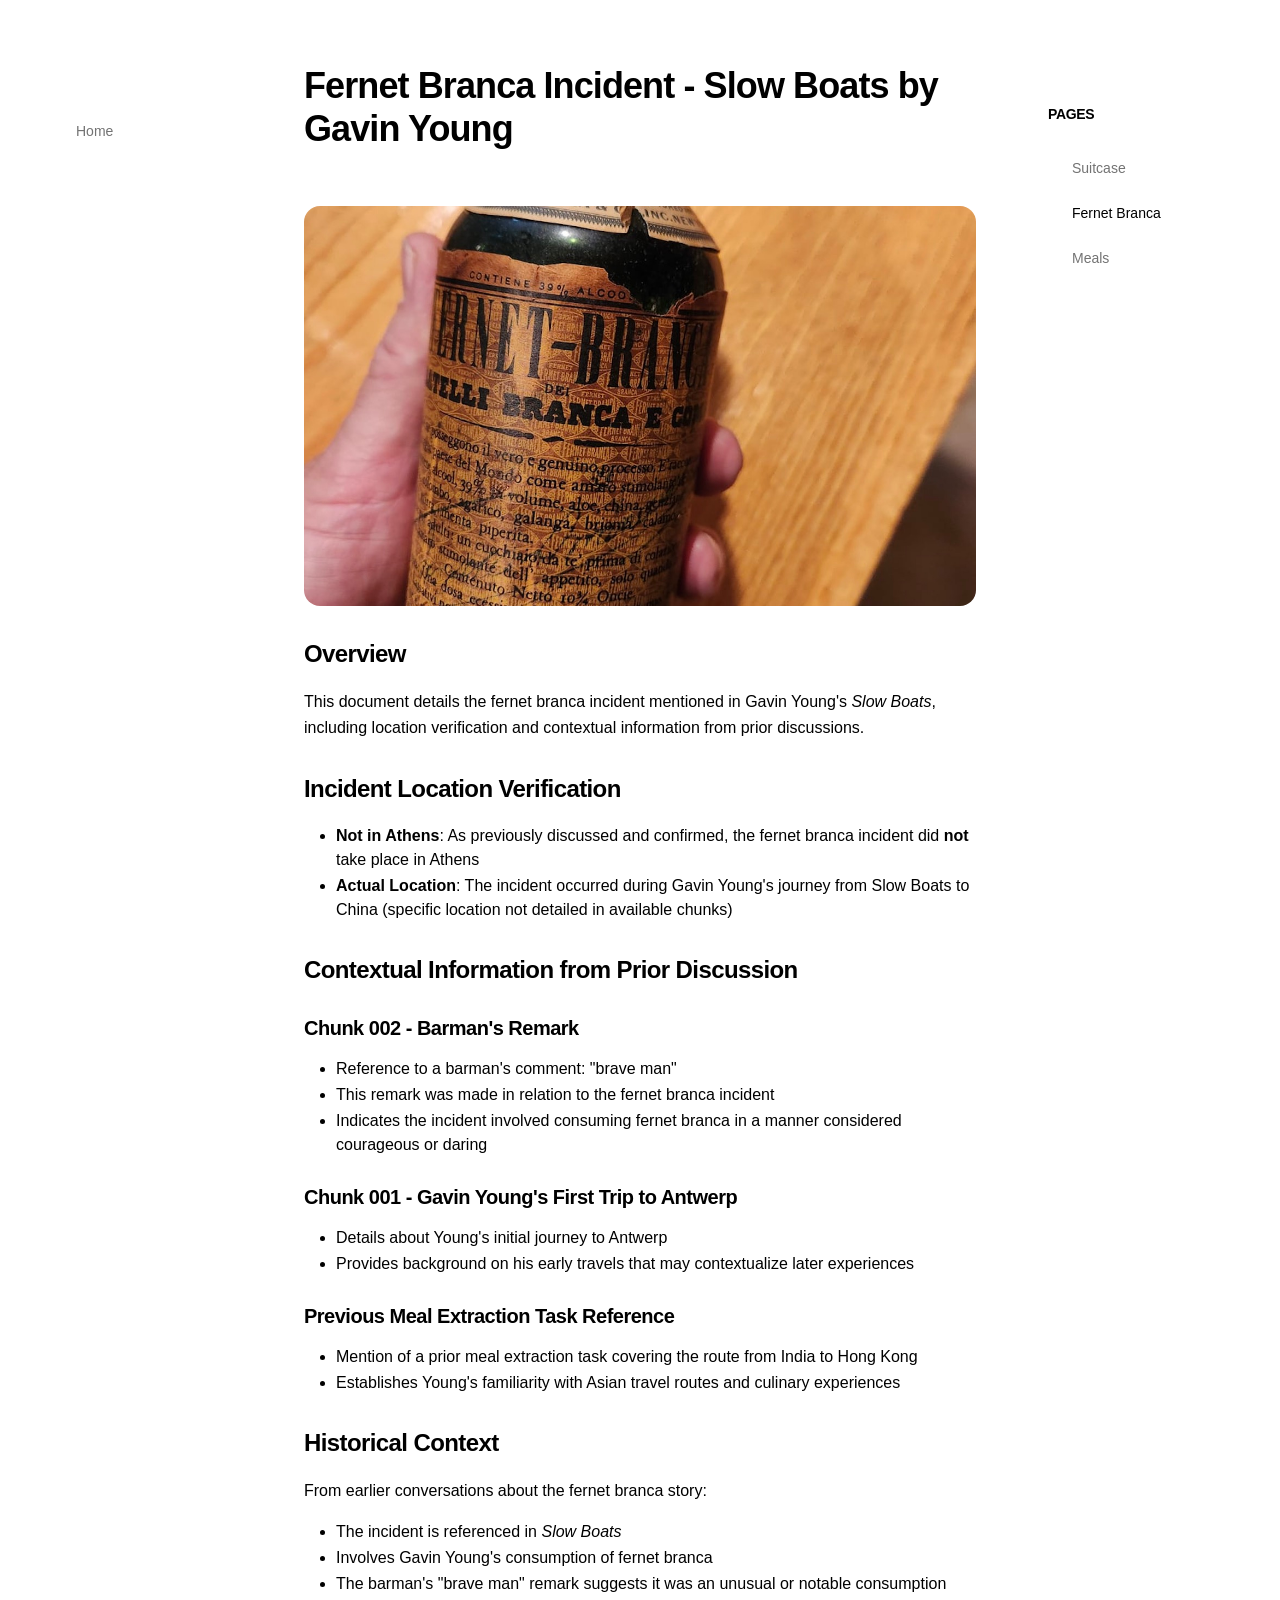
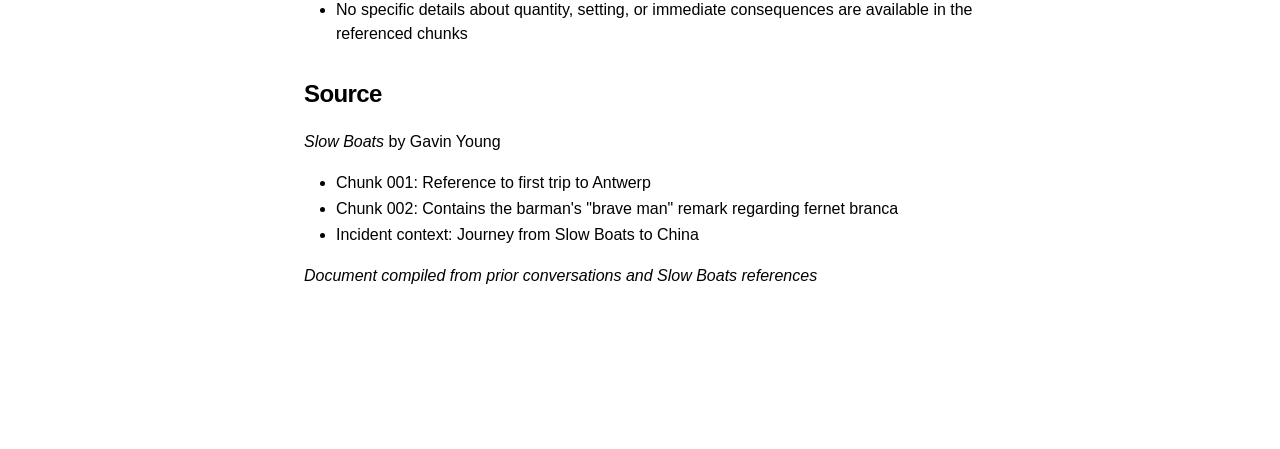
==== contents/fernet.html @ f7ebce08 "Gavin Up" ====
<!doctype html>
<html lang="en">
    <head>
        <meta charset="UTF-8" />
        <meta name="viewport" content="width=device-width, initial-scale=1.0" />
        <title>Fernet Branca Incident · Slow Boats</title>
        <meta
            name="description"
            content="Details about the fernet branca incident from Gavin Young's Slow Boats"
        />
        <link rel="stylesheet" href="css/style.css" />
    </head>
    <body>
        <!-- Header -->
        <header></header>

        <!-- Page Container -->
        <div class="page-container">
            <!-- Main Content -->
            <article>
                <h1>Fernet Branca Incident - Slow Boats by Gavin Young</h1>

                <section class="content">
                    <img src="img/fernet.jpg" alt="Fernet Branca Incident" />

                    <h2 id="overview">Overview</h2>
                    <p>
                        This document details the fernet branca incident
                        mentioned in Gavin Young's <em>Slow Boats</em>,
                        including location verification and contextual
                        information from prior discussions.
                    </p>

                    <h2 id="location">Incident Location Verification</h2>
                    <ul>
                        <li>
                            <strong>Not in Athens</strong>: As previously
                            discussed and confirmed, the fernet branca incident
                            did <strong>not</strong> take place in Athens
                        </li>
                        <li>
                            <strong>Actual Location</strong>: The incident
                            occurred during Gavin Young's journey from Slow
                            Boats to China (specific location not detailed in
                            available chunks)
                        </li>
                    </ul>

                    <h2 id="context">
                        Contextual Information from Prior Discussion
                    </h2>

                    <h3 id="chunk-002">Chunk 002 - Barman's Remark</h3>
                    <ul>
                        <li>
                            Reference to a barman's comment: "brave man"
                        </li>
                        <li>
                            This remark was made in relation to the fernet
                            branca incident
                        </li>
                        <li>
                            Indicates the incident involved consuming fernet
                            branca in a manner considered courageous or daring
                        </li>
                    </ul>

                    <h3 id="chunk-001">
                        Chunk 001 - Gavin Young's First Trip to Antwerp
                    </h3>
                    <ul>
                        <li>
                            Details about Young's initial journey to Antwerp
                        </li>
                        <li>
                            Provides background on his early travels that may
                            contextualize later experiences
                        </li>
                    </ul>

                    <h3 id="meal-task">
                        Previous Meal Extraction Task Reference
                    </h3>
                    <ul>
                        <li>
                            Mention of a prior meal extraction task covering the
                            route from India to Hong Kong
                        </li>
                        <li>
                            Establishes Young's familiarity with Asian travel
                            routes and culinary experiences
                        </li>
                    </ul>

                    <h2 id="historical">Historical Context</h2>
                    <p>
                        From earlier conversations about the fernet branca
                        story:
                    </p>
                    <ul>
                        <li>
                            The incident is referenced in <em>Slow Boats</em>
                        </li>
                        <li>
                            Involves Gavin Young's consumption of fernet branca
                        </li>
                        <li>
                            The barman's "brave man" remark suggests it was an
                            unusual or notable consumption
                        </li>
                        <li>
                            No specific details about quantity, setting, or
                            immediate consequences are available in the
                            referenced chunks
                        </li>
                    </ul>

                    <h2 id="source">Source</h2>
                    <p><em>Slow Boats</em> by Gavin Young</p>
                    <ul>
                        <li>
                            Chunk 001: Reference to first trip to Antwerp
                        </li>
                        <li>
                            Chunk 002: Contains the barman's "brave man" remark
                            regarding fernet branca
                        </li>
                        <li>
                            Incident context: Journey from Slow Boats to China
                        </li>
                    </ul>

                    <p>
                        <em
                            >Document compiled from prior conversations and Slow
                            Boats references</em
                        >
                    </p>
                </section>
            </article>

            <!-- Floating Sidebar -->
            <aside class="floating-sidebar">
                <h3>Pages</h3>
                <nav class="sidebar-nav">
                    <a href="suitcase.html">Suitcase</a>
                    <a href="fernet.html" class="active">Fernet Branca</a>
                    <a href="meals.html">Meals</a>
                </nav>
            </aside>
        </div>

        <!-- Left Sidebar -->
        <aside class="floating-sidebar-left">
            <nav class="sidebar-nav-left">
                <a href="../index.html">Home</a>
            </nav>
        </aside>
    </body>
</html>
---- contents/css/style.css ----
/* Reset and base styles */
*,
*::before,
*::after {
    box-sizing: border-box;
    margin: 0;
    padding: 0;
}

html {
    -webkit-font-smoothing: antialiased;
    -moz-osx-font-smoothing: grayscale;
}

body {
    font-family:
        -apple-system, BlinkMacSystemFont, "Segoe UI", Roboto,
        Oxygen, Ubuntu, Cantarell, "Open Sans", "Helvetica Neue",
        sans-serif;
    min-height: 100vh;
    width: 100%;
    display: flex;
    flex-direction: column;
    background-color: #fff;
    color: #000;
    line-height: 1.5;
}

a {
    color: inherit;
    text-decoration: none;
}

a:hover {
    text-decoration: underline;
}

img {
    max-width: 100%;
    height: auto;
}

/* Main container for content + sidebar layout */
.page-container {
    flex: 1;
    position: relative;
    width: 100%;
}

/* Header / Navigation */
header {
    position: sticky;
    top: 0;
    z-index: 40;
    background-color: #fff;
}

nav {
    display: flex;
    width: 100%;
    align-items: center;
    justify-content: space-between;
    padding: 9px 24px;
}

.logo img {
    height: 32px;
    width: auto;
}

.nav-links {
    display: none;
}

.nav-center {
    display: none;
}

.nav-right {
    display: none;
}

.mobile-menu-btn {
    display: block;
    cursor: pointer;
    background: none;
    border: none;
    padding: 8px;
}

.mobile-menu-btn img {
    width: 24px;
    height: 24px;
}

/* Search box */
.search-box {
    position: relative;
    width: 100%;
    max-width: 28rem;
}

.search-input {
    width: 100%;
    padding: 10px 16px 10px 40px;
    border-radius: 9999px;
    border: 1px solid #f5f5f5;
    background-color: rgba(0, 0, 0, 0.05);
    font-size: 14px;
    outline: none;
}

.search-input::placeholder {
    color: #737373;
}

.search-input:focus {
    outline: none;
    ring: none;
}

.search-icon {
    position: absolute;
    left: 14px;
    top: 50%;
    transform: translateY(-50%);
    width: 16px;
    height: 16px;
    color: #737373;
}

/* Buttons */
.btn {
    display: inline-flex;
    align-items: center;
    padding: 6px 16px;
    border-radius: 9999px;
    font-size: 18px;
    white-space: nowrap;
    cursor: pointer;
    text-decoration: none;
}

.btn:hover {
    text-decoration: none;
}

.btn-light {
    background-color: rgba(0, 0, 0, 0.05);
    color: #000;
}

.btn-light:hover {
    background-color: rgba(0, 0, 0, 0.1);
}

.btn-dark {
    background-color: #262626;
    color: #fff;
}

.btn-dark:hover {
    background-color: #000;
}

/* Article */
article {
    margin: 0 auto;
    flex: 1;
    max-width: 42rem;
    width: 100%;
    display: flex;
    flex-direction: column;
    gap: 12px;
    padding: 64px 24px;
}

article h1 {
    font-size: 36px;
    font-weight: 600;
    letter-spacing: -0.025em;
    line-height: 1.2;
}

article .date {
    color: #737373;
    font-size: 16px;
}

/* Content section */
.content {
    padding-top: 20px;
    margin-bottom: 80px;
}

.content p {
    margin-bottom: 16px;
    line-height: 1.625;
}

.content h2 {
    font-size: 24px;
    font-weight: 600;
    letter-spacing: -0.025em;
    margin-top: 1.25em;
    margin-bottom: 0.7em;
}

.content h3 {
    font-size: 20px;
    font-weight: 600;
    letter-spacing: -0.025em;
    margin-top: 1.25em;
    margin-bottom: 0.7em;
}

.content code {
    background-color: #fafafa;
    border-radius: 6px;
    padding: 2px 8px;
    font-family:
        ui-monospace, SFMono-Regular, "SF Mono", Menlo, Consolas,
        "Liberation Mono", monospace;
    font-size: 85%;
    display: inline-block;
}

.content pre {
    background-color: #fafafa;
    border-radius: 12px;
    padding: 14px 16px;
    margin-bottom: 16px;
    overflow-x: auto;
    white-space: pre-wrap;
    word-wrap: break-word;
}

.content pre code {
    background-color: transparent;
    padding: 0;
    font-size: 16px;
}

.content ul {
    padding-left: 32px;
    margin-top: 4px;
    margin-bottom: 16px;
    list-style-type: disc;
}

.content li {
    margin-top: 2px;
}

.content a {
    text-decoration: underline;
    text-underline-offset: 2px;
}

.content img {
    margin: 24px auto;
    border-radius: 16px;
    display: block;
    image-rendering: auto;
    animation: none;
    width: 100%;
    height: 400px;
    object-fit: cover;
    object-position: center 30%;
}

/* Force GIF animations to play */
@media (prefers-reduced-motion: reduce) {
    .content img[src$=".gif"] {
        animation: none !important;
    }
}

.content strong {
    font-weight: 600;
}

.comment {
    color: #6b7280;
}

.parameter {
    color: #dc2626;
}

/* Floating Sidebars */
.floating-sidebar {
    display: none;
}

.floating-sidebar-left {
    display: none;
}

/* Footer */
footer {
    margin-top: auto;
}

.footer-desktop {
    display: none;
}

.footer-mobile {
    padding: 16px 0;
}

.footer-mobile-inner {
    display: flex;
    flex-direction: column;
    align-items: center;
    justify-content: center;
}

.footer-links {
    display: flex;
    flex-wrap: wrap;
    align-items: center;
    justify-content: center;
    font-size: 14px;
    color: #737373;
}

.footer-links li {
    list-style: none;
    margin: 4px 8px;
}

.footer-links a:hover {
    text-decoration: underline;
}

.footer-copyright {
    margin-top: 8px;
    font-size: 14px;
    color: #737373;
}

/* Desktop styles */
@media (min-width: 768px) {
    article {
        padding: 64px 0;
    }

    .footer-desktop {
        display: block;
    }

    .footer-mobile {
        display: none;
    }

    .footer-desktop-inner {
        display: flex;
        align-items: center;
        justify-content: space-between;
        padding: 14px 24px;
    }

    .footer-desktop-copyright {
        font-size: 12px;
        color: #737373;
    }

    .footer-desktop-links {
        display: flex;
        gap: 24px;
        font-size: 12px;
        color: #737373;
    }

    .footer-desktop-links a:hover {
        text-decoration: underline;
    }
}

@media (min-width: 1024px) {
    .nav-links {
        display: flex;
        align-items: center;
        gap: 24px;
        margin-left: 24px;
        margin-right: 24px;
        font-size: 18px;
    }

    .nav-center {
        display: flex;
        flex-grow: 1;
        justify-content: center;
        align-items: center;
    }

    .nav-right {
        display: flex;
        align-items: center;
        gap: 8px;
        margin-left: 24px;
    }

    .mobile-menu-btn {
        display: none;
    }

    .floating-sidebar {
        display: block;
        position: fixed;
        top: 80px;
        right: max(24px, calc((100vw - 42rem) / 2 - 288px));
        width: 240px;
        height: fit-content;
        padding: 24px;
        border-radius: 12px;
    }

    .floating-sidebar h3 {
        font-size: 14px;
        font-weight: 600;
        letter-spacing: -0.025em;
        margin-bottom: 16px;
        color: #000;
        text-transform: uppercase;
        text-align: left;
    }

    .sidebar-nav {
        display: flex;
        flex-direction: column;
        gap: 8px;
        align-items: flex-start;
    }

    .sidebar-nav a {
        display: block;
        padding: 8px 12px 8px 0;
        font-size: 14px;
        color: #737373;
        border-radius: 6px;
        transition: all 0.15s ease;
        text-align: left;
        width: 100%;
    }

    .sidebar-nav a:hover {
        background-color: #ff6600;
        color: #fff;
        text-decoration: none;
    }

    .sidebar-nav a.active {
        color: #000;
        font-weight: 500;
    }

    .sidebar-nav a.active:hover {
        background-color: #ff6600;
        color: #fff;
    }

    /* Left Sidebar */
    .floating-sidebar-left {
        display: block;
        position: fixed;
        top: 80px;
        left: max(24px, calc((100vw - 42rem) / 2 - 288px));
        width: 240px;
        height: fit-content;
        padding: 24px;
        border-radius: 12px;
    }

    .floating-sidebar-left h3 {
        font-size: 14px;
        font-weight: 600;
        letter-spacing: -0.025em;
        margin-bottom: 16px;
        color: #000;
        text-transform: uppercase;
        text-align: left;
    }

    .sidebar-nav-left {
        display: flex;
        flex-direction: column;
        gap: 8px;
        align-items: flex-start;
    }

    .sidebar-nav-left a {
        display: block;
        padding: 8px 0 8px 12px;
        font-size: 14px;
        color: #737373;
        border-radius: 6px;
        transition: all 0.15s ease;
        text-align: left;
        width: 100%;
    }

    .sidebar-nav-left a:hover {
        background-color: #ff6600;
        color: #fff;
        text-decoration: none;
    }

    .sidebar-nav-left a.active {
        color: #000;
        font-weight: 500;
    }

    .sidebar-nav-left a.active:hover {
        background-color: #ff6600;
        color: #fff;
    }
}

@media (min-width: 1280px) {
    .nav-links {
        flex: 1;
        margin-right: 0;
    }

    .nav-right {
        flex: 1;
        justify-content: flex-end;
        margin-left: 0;
    }

    .floating-sidebar {
        right: calc((100vw - 42rem) / 2 - 288px);
    }

    .floating-sidebar-left {
        left: calc((100vw - 42rem) / 2 - 288px);
    }
}
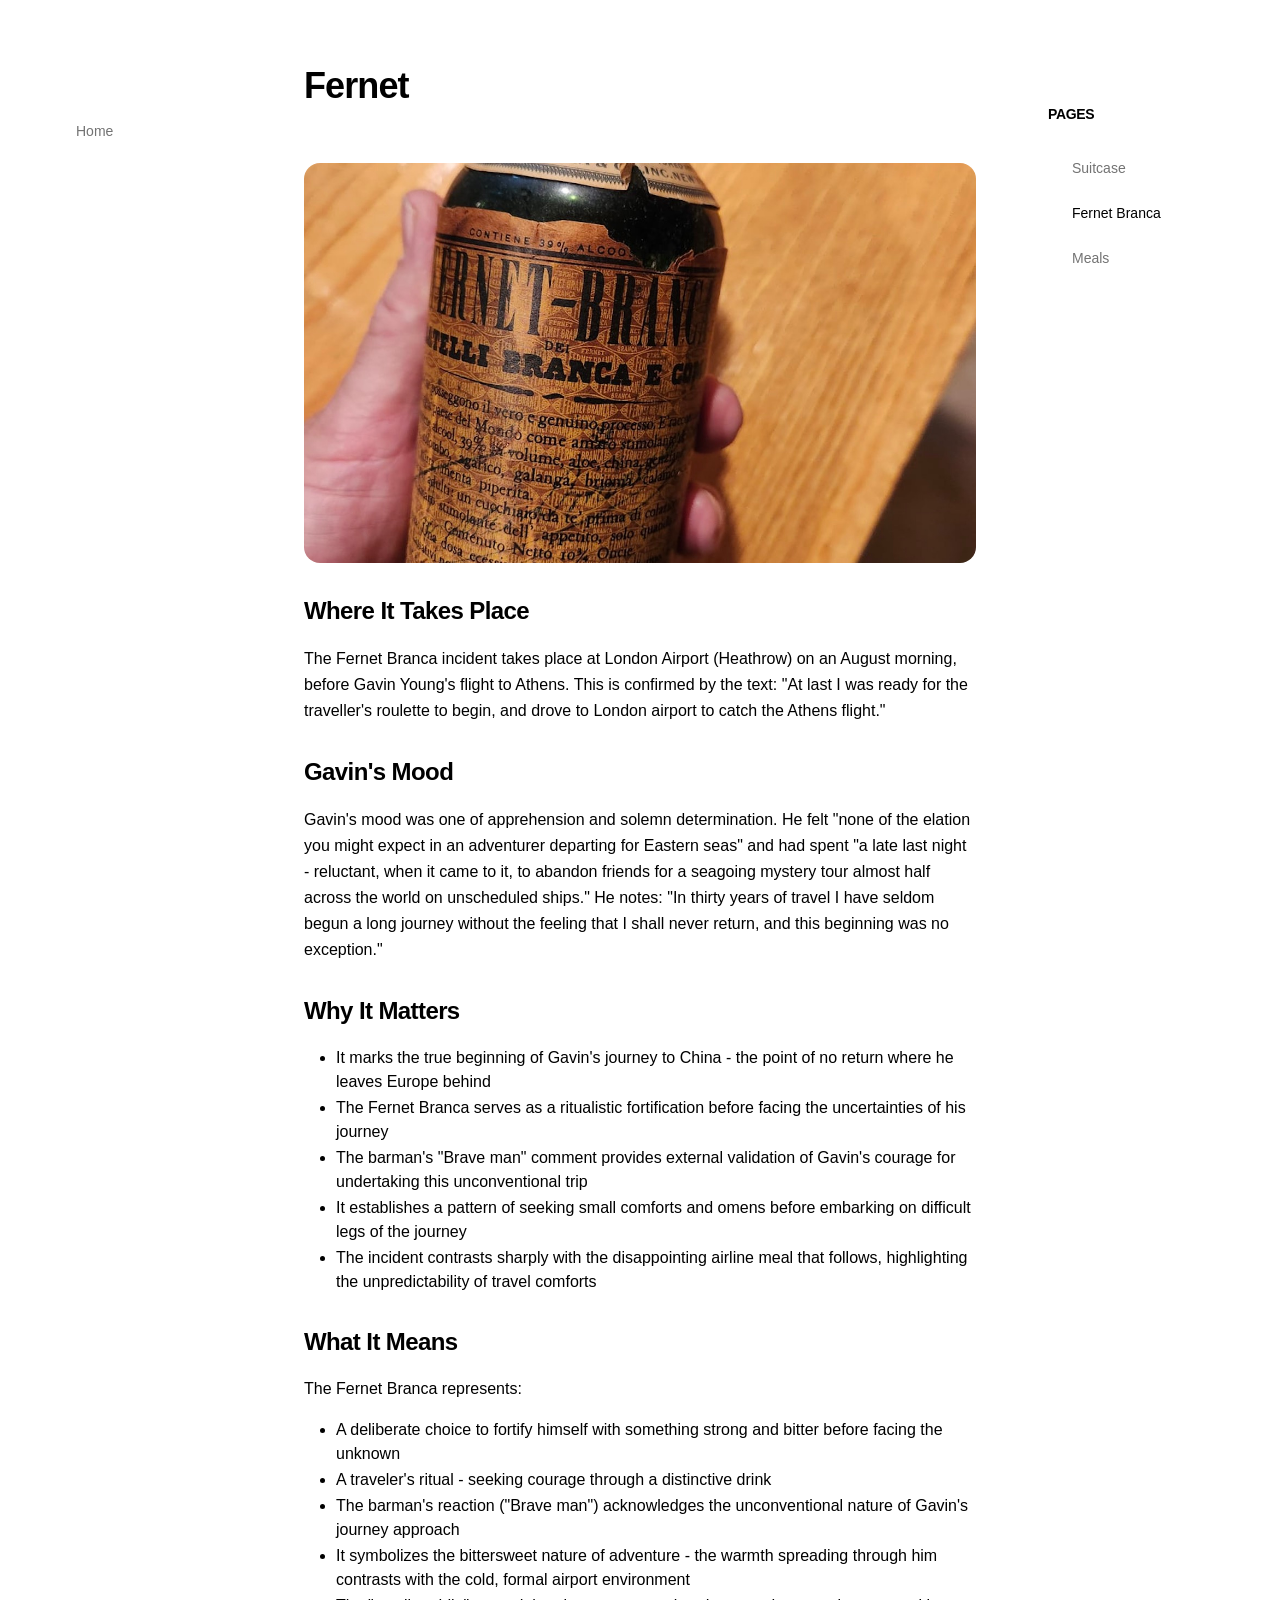
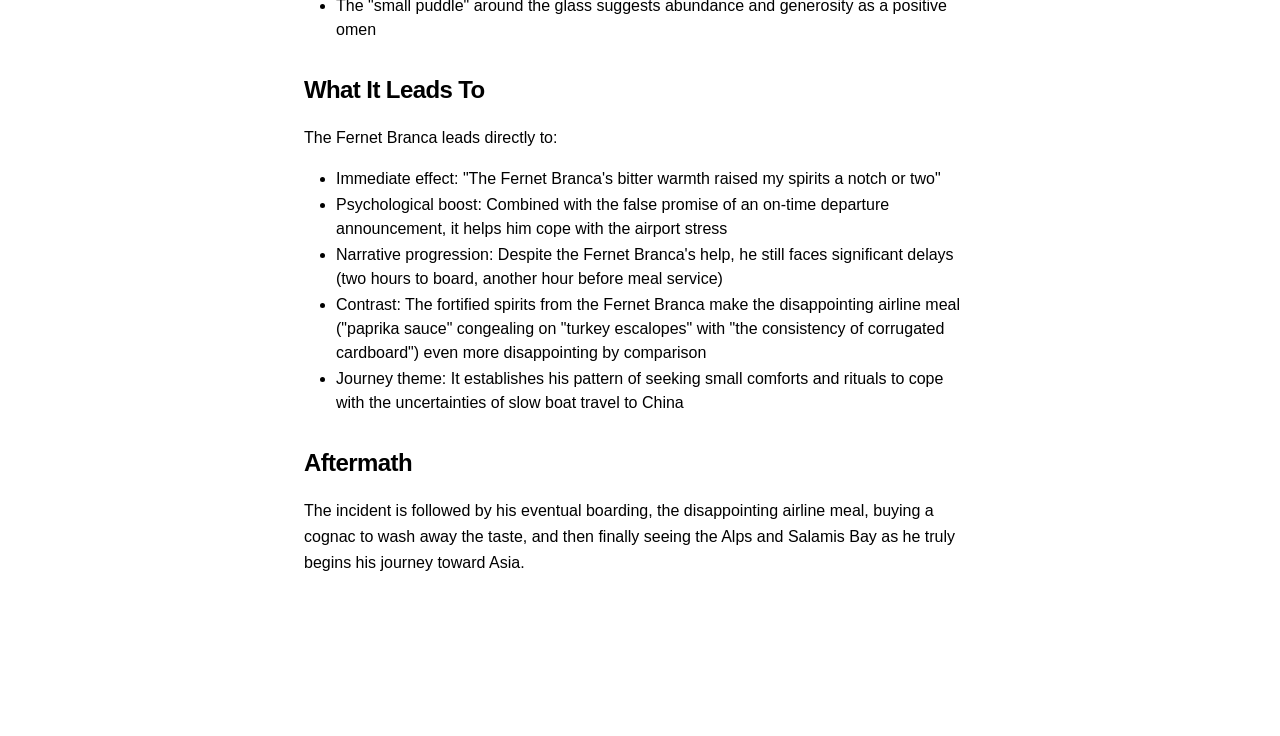
==== commit 02d44a33: "update contents" ====
--- a/contents/fernet.html
+++ b/contents/fernet.html
@@ -14,127 +14,146 @@
         <!-- Header -->
         <header></header>
 
+        <!-- Mobile Navigation -->
+        <div data-mobile-nav>
+            <details>
+                <summary>Pages</summary>
+                <nav>
+                    <a href="suitcase.html">Suitcase</a>
+                    <a href="fernet.html" class="active">Fernet Branca</a>
+                    <a href="meals.html">Meals</a>
+                    <a href="../index.html">Home</a>
+                </nav>
+            </details>
+        </div>
+
         <!-- Page Container -->
         <div class="page-container">
             <!-- Main Content -->
             <article>
-                <h1>Fernet Branca Incident - Slow Boats by Gavin Young</h1>
+                <h1>Fernet</h1>
 
                 <section class="content">
                     <img src="img/fernet.jpg" alt="Fernet Branca Incident" />
 
-                    <h2 id="overview">Overview</h2>
+                    <h2 id="where-it-takes-place">Where It Takes Place</h2>
                     <p>
-                        This document details the fernet branca incident
-                        mentioned in Gavin Young's <em>Slow Boats</em>,
-                        including location verification and contextual
-                        information from prior discussions.
+                        The Fernet Branca incident takes place at London
+                        Airport (Heathrow) on an August morning, before Gavin
+                        Young's flight to Athens. This is confirmed by the
+                        text: "At last I was ready for the traveller's roulette
+                        to begin, and drove to London airport to catch the
+                        Athens flight."
                     </p>
 
-                    <h2 id="location">Incident Location Verification</h2>
+                    <h2 id="gavins-mood">Gavin's Mood</h2>
+                    <p>
+                        Gavin's mood was one of apprehension and solemn
+                        determination. He felt "none of the elation you might
+                        expect in an adventurer departing for Eastern seas" and
+                        had spent "a late last night - reluctant, when it came
+                        to it, to abandon friends for a seagoing mystery tour
+                        almost half across the world on unscheduled ships." He
+                        notes: "In thirty years of travel I have seldom begun a
+                        long journey without the feeling that I shall never
+                        return, and this beginning was no exception."
+                    </p>
+
+                    <h2 id="why-it-matters">Why It Matters</h2>
                     <ul>
                         <li>
-                            <strong>Not in Athens</strong>: As previously
-                            discussed and confirmed, the fernet branca incident
-                            did <strong>not</strong> take place in Athens
+                            It marks the true beginning of Gavin's journey to
+                            China - the point of no return where he leaves
+                            Europe behind
                         </li>
                         <li>
-                            <strong>Actual Location</strong>: The incident
-                            occurred during Gavin Young's journey from Slow
-                            Boats to China (specific location not detailed in
-                            available chunks)
+                            The Fernet Branca serves as a ritualistic
+                            fortification before facing the uncertainties of
+                            his journey
+                        </li>
+                        <li>
+                            The barman's "Brave man" comment provides external
+                            validation of Gavin's courage for undertaking this
+                            unconventional trip
+                        </li>
+                        <li>
+                            It establishes a pattern of seeking small comforts
+                            and omens before embarking on difficult legs of the
+                            journey
+                        </li>
+                        <li>
+                            The incident contrasts sharply with the
+                            disappointing airline meal that follows,
+                            highlighting the unpredictability of travel
+                            comforts
                         </li>
                     </ul>
 
-                    <h2 id="context">
-                        Contextual Information from Prior Discussion
-                    </h2>
-
-                    <h3 id="chunk-002">Chunk 002 - Barman's Remark</h3>
+                    <h2 id="what-it-means">What It Means</h2>
+                    <p>The Fernet Branca represents:</p>
                     <ul>
                         <li>
-                            Reference to a barman's comment: "brave man"
+                            A deliberate choice to fortify himself with
+                            something strong and bitter before facing the
+                            unknown
                         </li>
                         <li>
-                            This remark was made in relation to the fernet
-                            branca incident
+                            A traveler's ritual - seeking courage through a
+                            distinctive drink
                         </li>
                         <li>
-                            Indicates the incident involved consuming fernet
-                            branca in a manner considered courageous or daring
+                            The barman's reaction ("Brave man") acknowledges
+                            the unconventional nature of Gavin's journey
+                            approach
+                        </li>
+                        <li>
+                            It symbolizes the bittersweet nature of adventure -
+                            the warmth spreading through him contrasts with the
+                            cold, formal airport environment
+                        </li>
+                        <li>
+                            The "small puddle" around the glass suggests
+                            abundance and generosity as a positive omen
                         </li>
                     </ul>
 
-                    <h3 id="chunk-001">
-                        Chunk 001 - Gavin Young's First Trip to Antwerp
-                    </h3>
+                    <h2 id="what-it-leads-to">What It Leads To</h2>
+                    <p>The Fernet Branca leads directly to:</p>
                     <ul>
                         <li>
-                            Details about Young's initial journey to Antwerp
+                            Immediate effect: "The Fernet Branca's bitter
+                            warmth raised my spirits a notch or two"
                         </li>
                         <li>
-                            Provides background on his early travels that may
-                            contextualize later experiences
+                            Psychological boost: Combined with the false
+                            promise of an on-time departure announcement, it
+                            helps him cope with the airport stress
+                        </li>
+                        <li>
+                            Narrative progression: Despite the Fernet Branca's
+                            help, he still faces significant delays (two hours
+                            to board, another hour before meal service)
+                        </li>
+                        <li>
+                            Contrast: The fortified spirits from the Fernet
+                            Branca make the disappointing airline meal
+                            ("paprika sauce" congealing on "turkey escalopes"
+                            with "the consistency of corrugated cardboard")
+                            even more disappointing by comparison
+                        </li>
+                        <li>
+                            Journey theme: It establishes his pattern of
+                            seeking small comforts and rituals to cope with the
+                            uncertainties of slow boat travel to China
                         </li>
                     </ul>
 
-                    <h3 id="meal-task">
-                        Previous Meal Extraction Task Reference
-                    </h3>
-                    <ul>
-                        <li>
-                            Mention of a prior meal extraction task covering the
-                            route from India to Hong Kong
-                        </li>
-                        <li>
-                            Establishes Young's familiarity with Asian travel
-                            routes and culinary experiences
-                        </li>
-                    </ul>
-
-                    <h2 id="historical">Historical Context</h2>
+                    <h2 id="aftermath">Aftermath</h2>
                     <p>
-                        From earlier conversations about the fernet branca
-                        story:
-                    </p>
-                    <ul>
-                        <li>
-                            The incident is referenced in <em>Slow Boats</em>
-                        </li>
-                        <li>
-                            Involves Gavin Young's consumption of fernet branca
-                        </li>
-                        <li>
-                            The barman's "brave man" remark suggests it was an
-                            unusual or notable consumption
-                        </li>
-                        <li>
-                            No specific details about quantity, setting, or
-                            immediate consequences are available in the
-                            referenced chunks
-                        </li>
-                    </ul>
-
-                    <h2 id="source">Source</h2>
-                    <p><em>Slow Boats</em> by Gavin Young</p>
-                    <ul>
-                        <li>
-                            Chunk 001: Reference to first trip to Antwerp
-                        </li>
-                        <li>
-                            Chunk 002: Contains the barman's "brave man" remark
-                            regarding fernet branca
-                        </li>
-                        <li>
-                            Incident context: Journey from Slow Boats to China
-                        </li>
-                    </ul>
-
-                    <p>
-                        <em
-                            >Document compiled from prior conversations and Slow
-                            Boats references</em
-                        >
+                        The incident is followed by his eventual boarding, the
+                        disappointing airline meal, buying a cognac to wash
+                        away the taste, and then finally seeing the Alps and
+                        Salamis Bay as he truly begins his journey toward Asia.
                     </p>
                 </section>
             </article>
@@ -156,5 +175,22 @@
                 <a href="../index.html">Home</a>
             </nav>
         </aside>
+
+        <script>
+            (function () {
+                var mobileNav = document.querySelector("[data-mobile-nav]");
+                if (!mobileNav) {
+                    return;
+                }
+                function updateMobileNav() {
+                    var isMobile = window.matchMedia(
+                        "(max-width: 1023px)"
+                    ).matches;
+                    mobileNav.hidden = !isMobile;
+                }
+                updateMobileNav();
+                window.addEventListener("resize", updateMobileNav);
+            })();
+        </script>
     </body>
 </html>
--- a/contents/css/style.css
+++ b/contents/css/style.css
@@ -297,6 +297,68 @@
     display: none;
 }
 
+/* Mobile expandable navigation */
+[data-mobile-nav] {
+    display: block;
+    position: fixed;
+    top: 16px;
+    left: 16px;
+    right: 16px;
+    z-index: 60;
+}
+
+[data-mobile-nav] details {
+    background: linear-gradient(90deg, #f7f7f7, #f1f1f1);
+    border-radius: 9px;
+    box-shadow: 0 8px 30px rgba(0, 0, 0, 0.08);
+    overflow: hidden;
+}
+
+[data-mobile-nav] summary {
+    display: flex;
+    align-items: center;
+    justify-content: space-between;
+    padding: 14px 20px;
+    font-size: 16px;
+    font-weight: 600;
+    letter-spacing: -0.01em;
+    cursor: pointer;
+    user-select: none;
+}
+
+[data-mobile-nav] summary::after {
+    content: "+";
+    font-size: 22px;
+    line-height: 1;
+    font-weight: 400;
+}
+
+[data-mobile-nav] details[open] summary::after {
+    content: "×";
+    font-size: 22px;
+}
+
+[data-mobile-nav] summary::-webkit-details-marker {
+    display: none;
+}
+
+[data-mobile-nav] nav {
+    display: flex;
+    flex-direction: column;
+    gap: 12px;
+    padding: 8px 20px 20px;
+}
+
+[data-mobile-nav] nav a {
+    font-size: 18px;
+    color: #737373;
+}
+
+[data-mobile-nav] nav a.active {
+    color: #000;
+    font-weight: 600;
+}
+
 /* Footer */
 footer {
     margin-top: auto;
@@ -380,6 +442,10 @@
 }
 
 @media (min-width: 1024px) {
+    [data-mobile-nav] {
+        display: none;
+    }
+
     .nav-links {
         display: flex;
         align-items: center;
